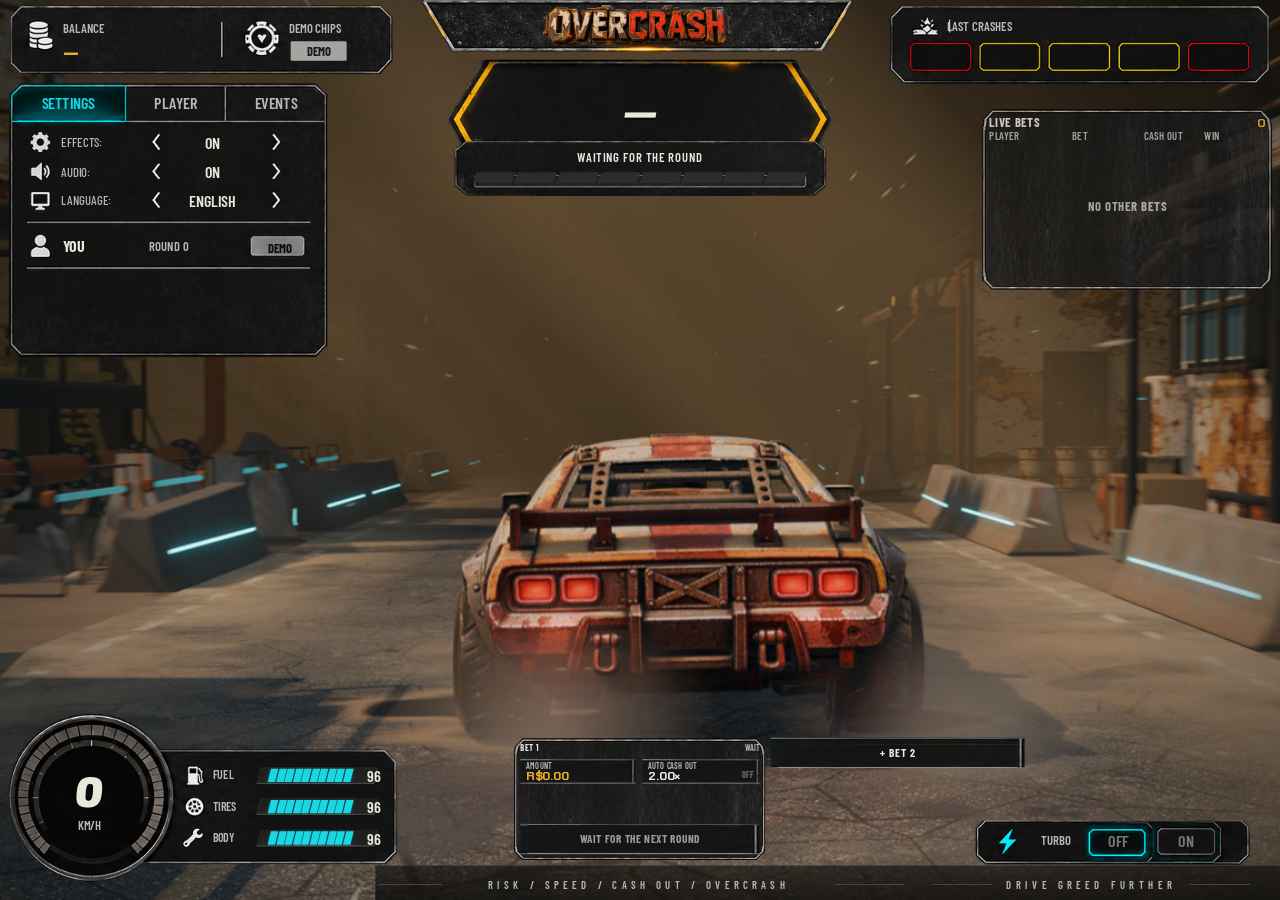
==== index.html @ f199aa6d "OverCrash: demo jogável (sem servidor) Co-Authored-By: Claude Opus 5.5 <noreply@anthropic.com>" ====
<!doctype html><meta charset="utf-8"><title>OverCrash — demo</title>
<!-- Demo do OverCrash com fichas de demonstração: abre o jogo no navegador, sem servidor nem instalação. -->
<meta http-equiv="refresh" content="0; url=game/index.html?demo=1&lang=en&currency=USD">
<p>Opening OverCrash… <a href="game/index.html?demo=1&lang=en&currency=USD">click here</a> if it does not open.</p>
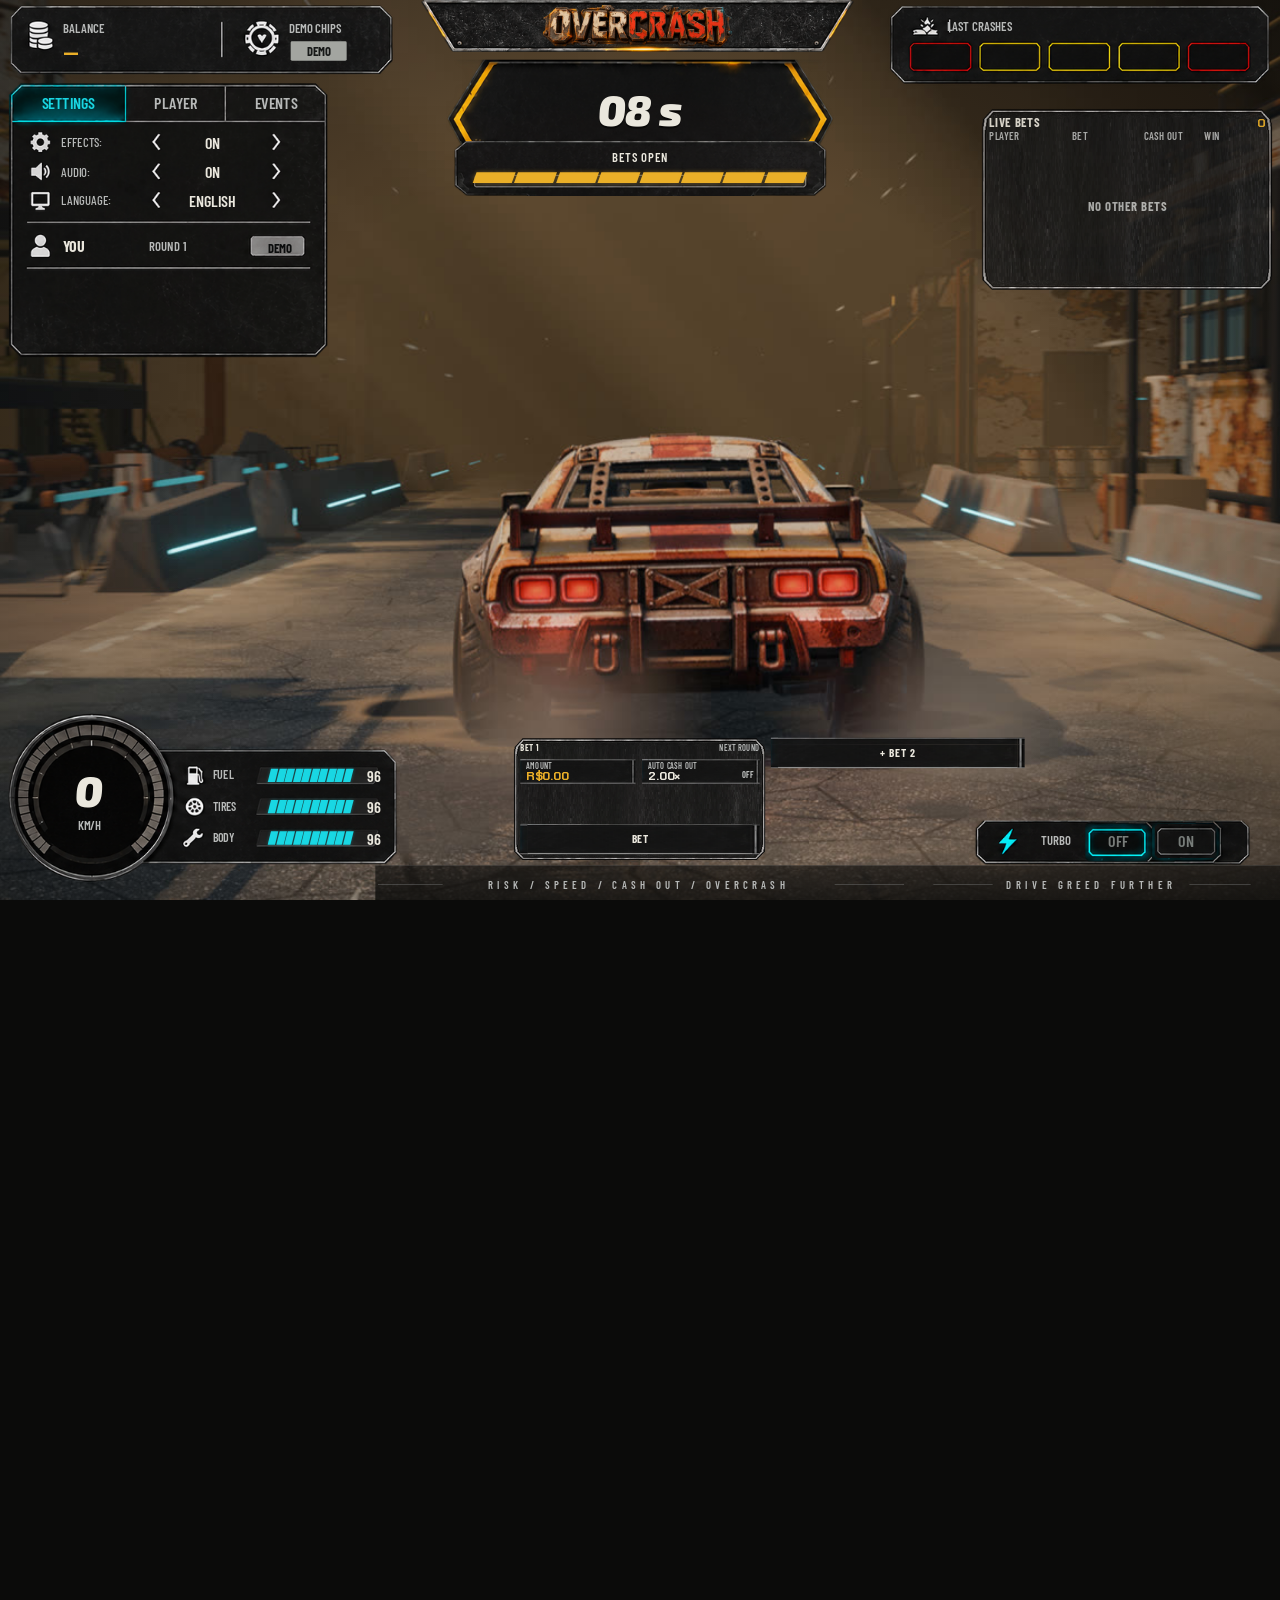
==== commit abc15ac9: "Miniatura do link (og:image) e descrição Co-Authored-By: Claude Opus 5.5 <noreply@anthropic.com>" ====
--- a/index.html
+++ b/index.html
@@ -1,4 +1,17 @@
-<!doctype html><meta charset="utf-8"><title>OverCrash — demo</title>
+<!doctype html><meta charset="utf-8">
+<meta name="description" content="OverCrash by TagGames: crash game with a 3D car. Cash out before it crashes. Playable demo with demo chips, no install.">
+<meta property="og:type" content="website">
+<meta property="og:site_name" content="TagGames">
+<meta property="og:title" content="OverCrash — playable demo">
+<meta property="og:description" content="Crash game with a 3D car. Cash out before it crashes. Demo chips, no install.">
+<meta property="og:url" content="https://cbitran.github.io/overcrash-demo/">
+<meta property="og:image" content="https://cbitran.github.io/overcrash-demo/og-image.jpg">
+<meta property="og:image:width" content="1200">
+<meta property="og:image:height" content="630">
+<meta property="og:image:alt" content="OverCrash logo over the rally car on an industrial road">
+<meta name="twitter:card" content="summary_large_image">
+<meta name="twitter:image" content="https://cbitran.github.io/overcrash-demo/og-image.jpg">
+<title>OverCrash — demo</title>
 <!-- Demo do OverCrash com fichas de demonstração: abre o jogo no navegador, sem servidor nem instalação. -->
 <meta http-equiv="refresh" content="0; url=game/index.html?demo=1&lang=en&currency=USD">
 <p>Opening OverCrash… <a href="game/index.html?demo=1&lang=en&currency=USD">click here</a> if it does not open.</p>
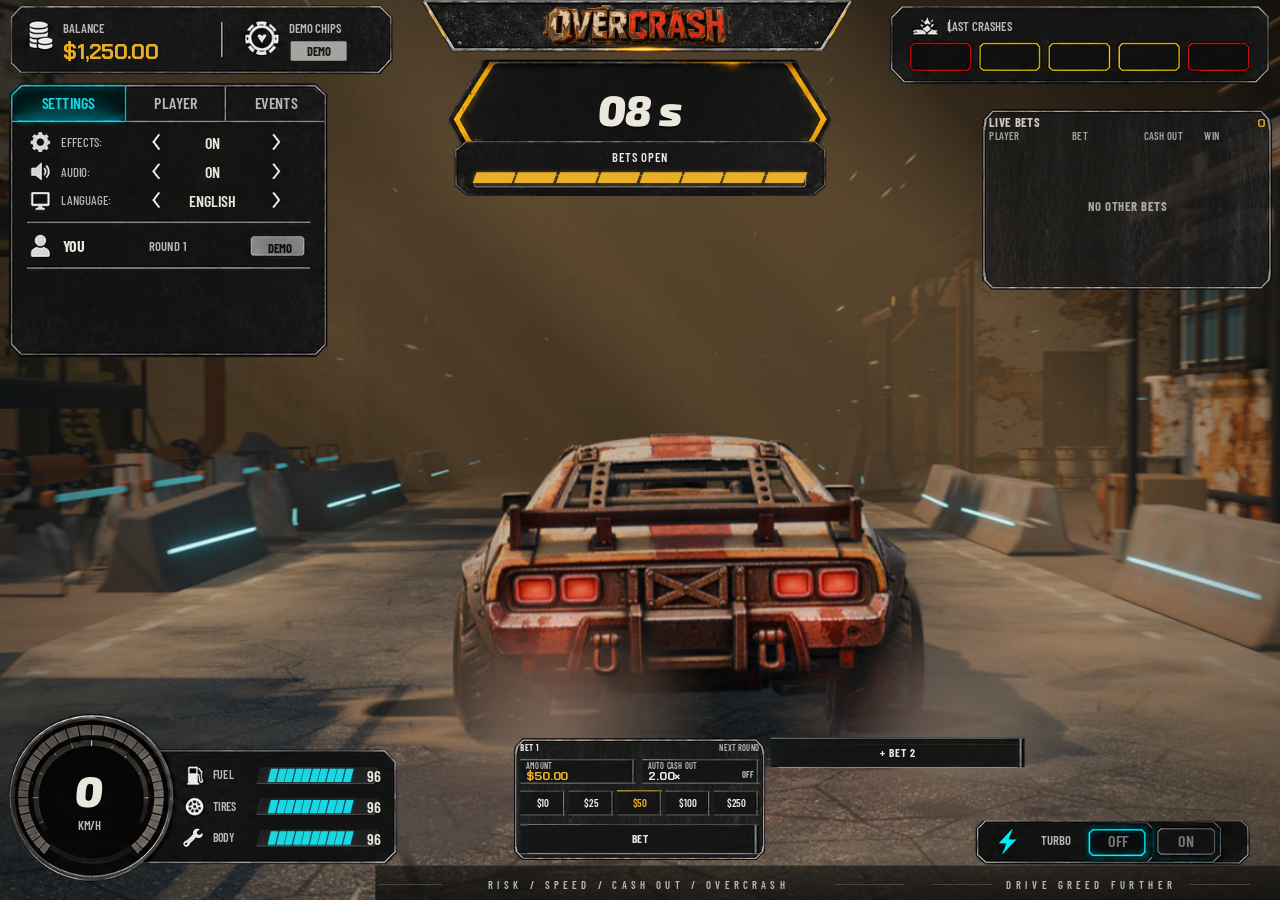
==== commit 591b4e96: "Miniatura com o slogan DRIVE GREED FURTHER Co-Authored-By: Claude Opus 5.5 <noreply@anthropic.com>" ====
--- a/index.html
+++ b/index.html
@@ -5,12 +5,12 @@
 <meta property="og:title" content="OverCrash — playable demo">
 <meta property="og:description" content="Crash game with a 3D car. Cash out before it crashes. Demo chips, no install.">
 <meta property="og:url" content="https://cbitran.github.io/overcrash-demo/">
-<meta property="og:image" content="https://cbitran.github.io/overcrash-demo/og-image.jpg">
+<meta property="og:image" content="https://cbitran.github.io/overcrash-demo/og-image-v2.jpg">
 <meta property="og:image:width" content="1200">
 <meta property="og:image:height" content="630">
 <meta property="og:image:alt" content="OverCrash logo over the rally car on an industrial road">
 <meta name="twitter:card" content="summary_large_image">
-<meta name="twitter:image" content="https://cbitran.github.io/overcrash-demo/og-image.jpg">
+<meta name="twitter:image" content="https://cbitran.github.io/overcrash-demo/og-image-v2.jpg">
 <title>OverCrash — demo</title>
 <!-- Demo do OverCrash com fichas de demonstração: abre o jogo no navegador, sem servidor nem instalação. -->
 <meta http-equiv="refresh" content="0; url=game/index.html?demo=1&lang=en&currency=USD">
